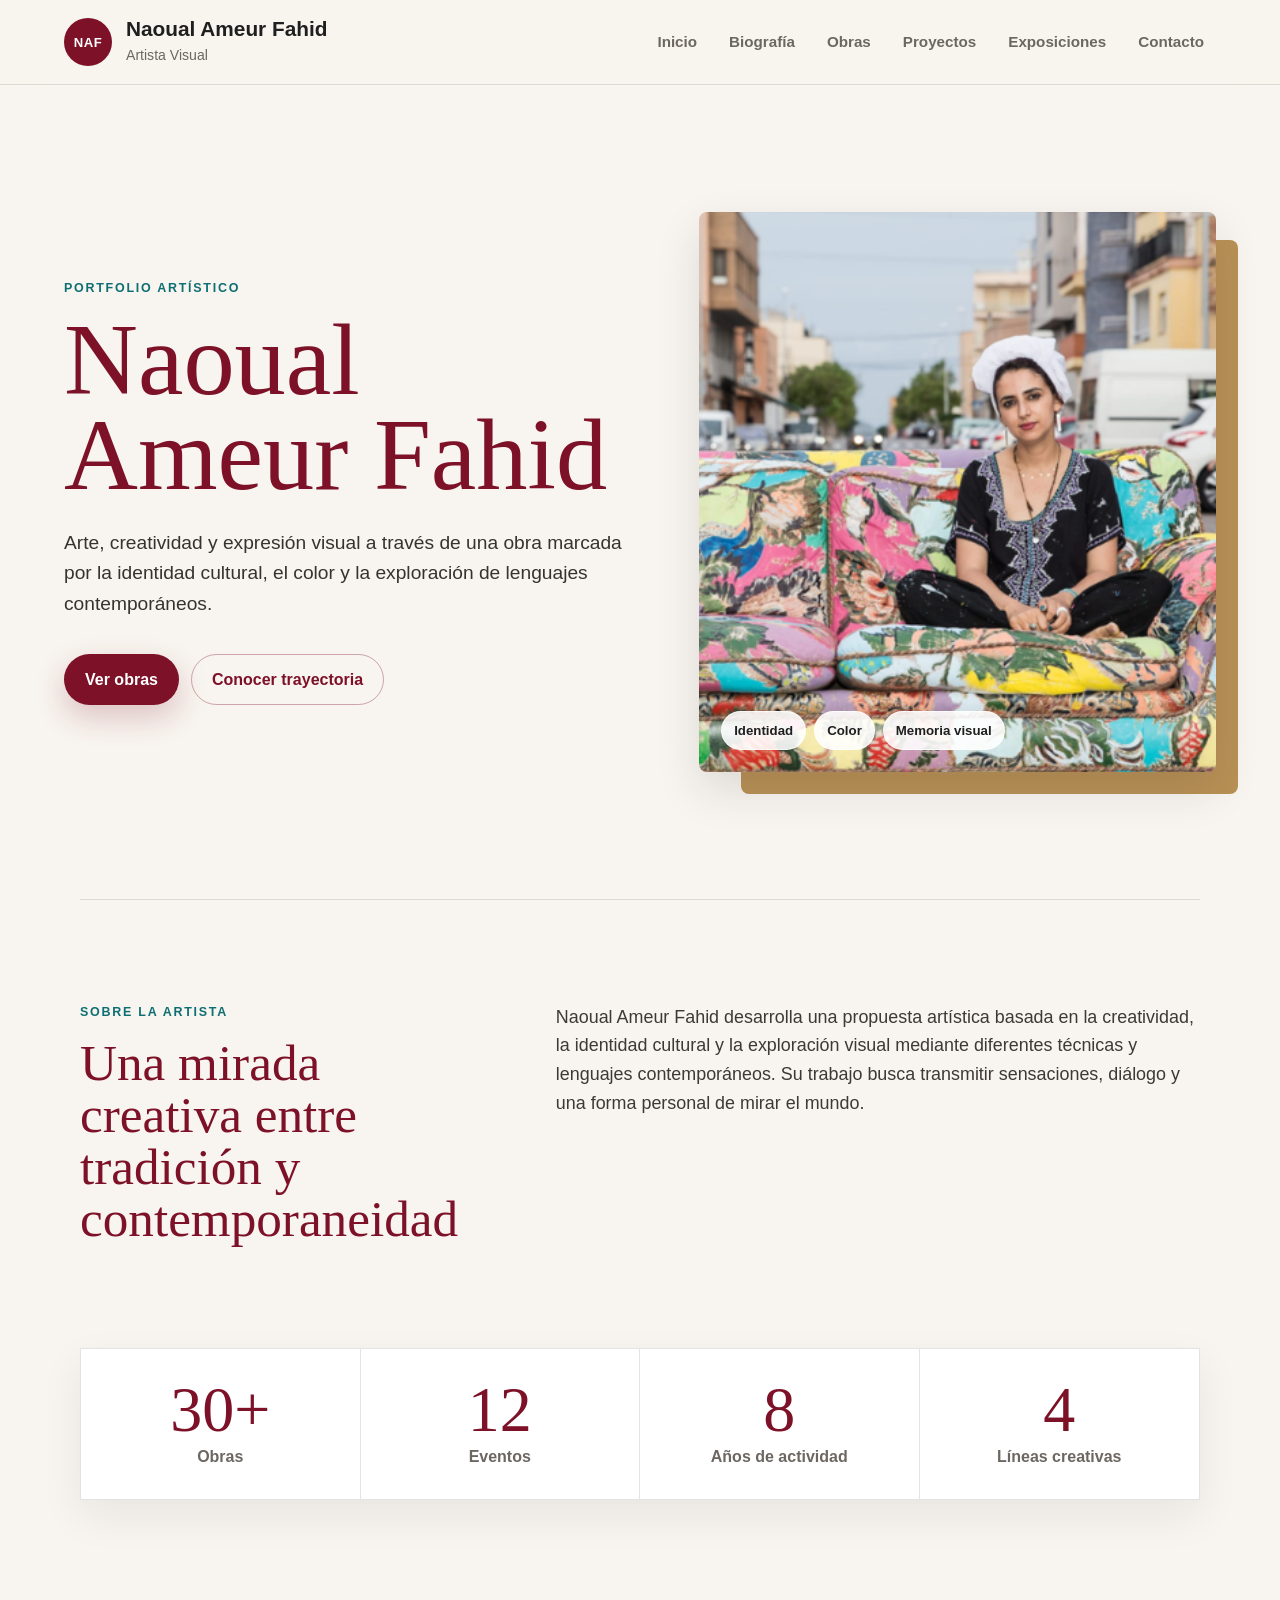
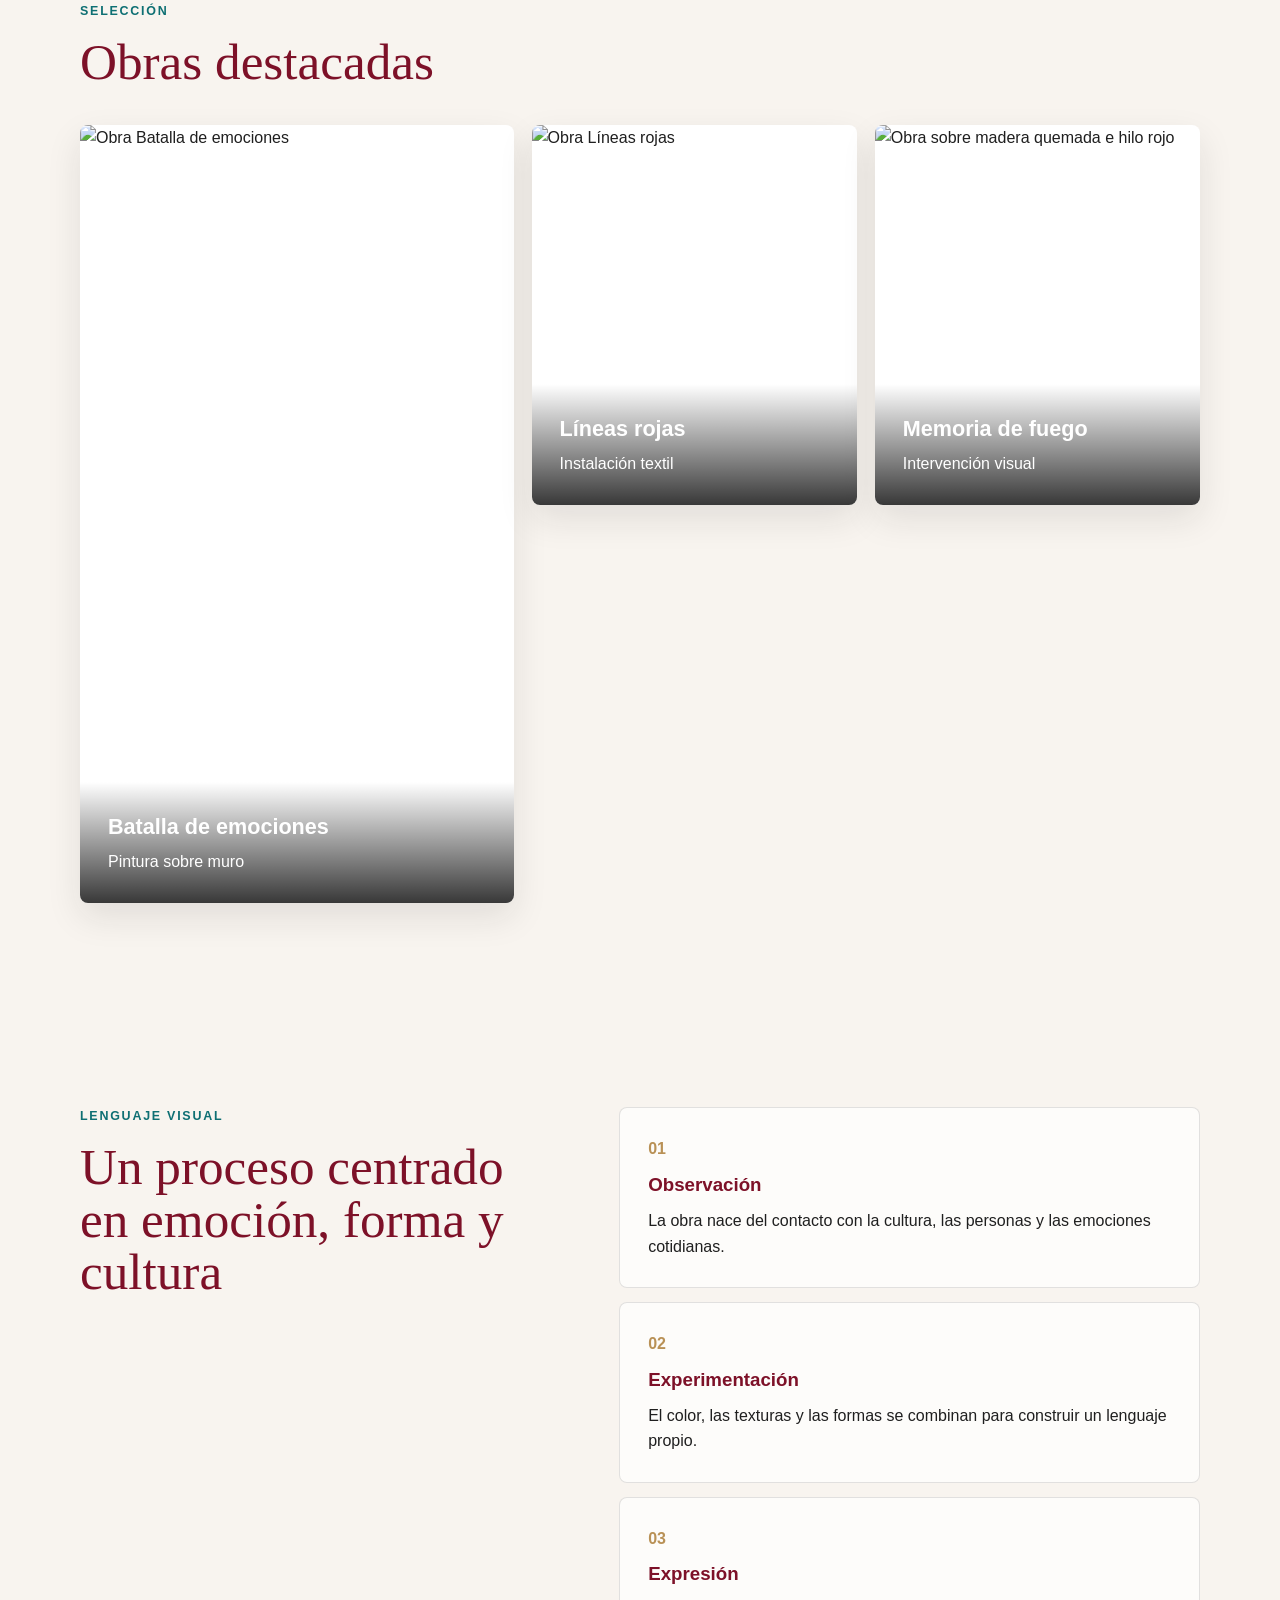
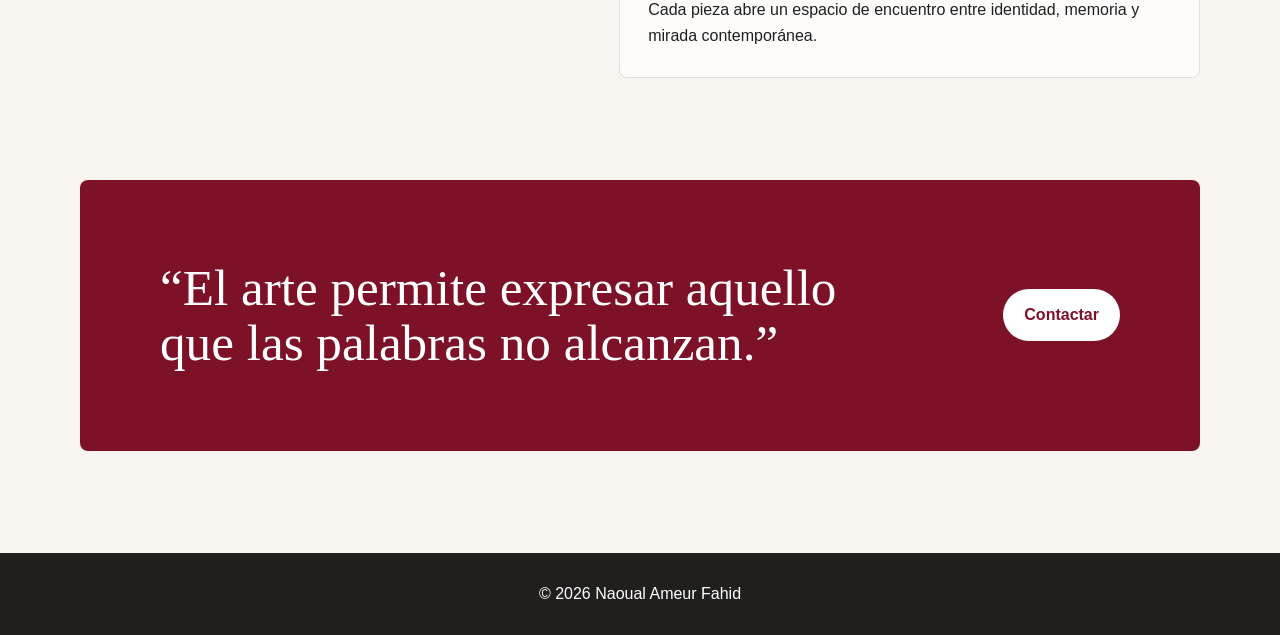
==== index.html @ e892501d "Add files via upload" ====
<!DOCTYPE html>
<html lang="es">
<head>
    <meta charset="UTF-8">
    <meta name="viewport" content="width=device-width, initial-scale=1.0">
    <title>Naoual Ameur Fahid | Artista Visual</title>
    <meta name="description" content="Portfolio artístico de Naoual Ameur Fahid: trayectoria, obras, proyectos y exposiciones.">
    <link rel="stylesheet" href="style.css">
</head>
<body>
    <header class="site-header">
        <a class="brand" href="index.html" aria-label="Inicio">
            <span class="brand-mark">NAF</span>
            <span>
                <strong>Naoual Ameur Fahid</strong>
                <small>Artista Visual</small>
            </span>
        </a>

        <nav class="main-nav" aria-label="Navegación principal">
            <a href="index.html">Inicio</a>
            <a href="biografia.html">Biografía</a>
            <a href="galeria.html">Obras</a>
            <a href="proyectos.html">Proyectos</a>
            <a href="exposiciones.html">Exposiciones</a>
            <a href="contacto.html">Contacto</a>
        </nav>
    </header>

    <main>
        <section class="hero">
            <div class="hero-copy">
                <p class="eyebrow">Portfolio artístico</p>
                <h1>Naoual Ameur Fahid</h1>
                <p class="hero-lead">
                    Arte, creatividad y expresión visual a través de una obra marcada por la identidad cultural,
                    el color y la exploración de lenguajes contemporáneos.
                </p>

                <div class="hero-actions">
                    <a href="galeria.html" class="button button-primary">Ver obras</a>
                    <a href="biografia.html" class="button button-secondary">Conocer trayectoria</a>
                </div>
            </div>

            <div class="hero-media" aria-label="Composición visual de la artista">
                <img src="imagenes/artista.png" alt="Retrato de la artista Naoual Ameur Fahid">
                <div class="media-caption">
                    <span>Identidad</span>
                    <span>Color</span>
                    <span>Memoria visual</span>
                </div>
            </div>
        </section>

        <section class="intro-section">
            <div class="section-heading">
                <p class="eyebrow">Sobre la artista</p>
                <h2>Una mirada creativa entre tradición y contemporaneidad</h2>
            </div>
            <p>
                Naoual Ameur Fahid desarrolla una propuesta artística basada en la creatividad, la identidad cultural
                y la exploración visual mediante diferentes técnicas y lenguajes contemporáneos. Su trabajo busca
                transmitir sensaciones, diálogo y una forma personal de mirar el mundo.
            </p>
        </section>

        <section class="stats" aria-label="Resumen de trayectoria">
            <article>
                <strong>30+</strong>
                <span>Obras</span>
            </article>
            <article>
                <strong>12</strong>
                <span>Eventos</span>
            </article>
            <article>
                <strong>8</strong>
                <span>Años de actividad</span>
            </article>
            <article>
                <strong>4</strong>
                <span>Líneas creativas</span>
            </article>
        </section>

        <section class="featured-section">
            <div class="section-heading">
                <p class="eyebrow">Selección</p>
                <h2>Obras destacadas</h2>
            </div>

            <div class="art-grid">
                <article class="art-card art-card-large">
                    <img src="C:\Users\solay\Desktop\HTML.Css\imagenes\obra5.jpg" alt="Obra Batalla de emociones">
                    <div>
                        <h3>Batalla de emociones</h3>
                        <p>Pintura sobre muro</p>
                    </div>
                </article>
                <article class="art-card">
                    <img src="C:\Users\solay\Desktop\HTML.Css\imagenes\obra6.jpg" alt="Obra Líneas rojas">
                    <div>
                        <h3>Líneas rojas</h3>
                        <p>Instalación textil</p>
                    </div>
                </article>
                <article class="art-card">
                    <img src="C:\Users\solay\Desktop\HTML.Css\imagenes\obra7.jpg" alt="Obra sobre madera quemada e hilo rojo">
                    <div>
                        <h3>Memoria de fuego</h3>
                        <p>Intervención visual</p>
                    </div>
                </article>
            </div>
        </section>

        <section class="process-section">
            <div class="section-heading">
                <p class="eyebrow">Lenguaje visual</p>
                <h2>Un proceso centrado en emoción, forma y cultura</h2>
            </div>

            <div class="process-grid">
                <article>
                    <span>01</span>
                    <h3>Observación</h3>
                    <p>La obra nace del contacto con la cultura, las personas y las emociones cotidianas.</p>
                </article>
                <article>
                    <span>02</span>
                    <h3>Experimentación</h3>
                    <p>El color, las texturas y las formas se combinan para construir un lenguaje propio.</p>
                </article>
                <article>
                    <span>03</span>
                    <h3>Expresión</h3>
                    <p>Cada pieza abre un espacio de encuentro entre identidad, memoria y mirada contemporánea.</p>
                </article>
            </div>
        </section>

        <section class="quote-section">
            <blockquote>
                “El arte permite expresar aquello que las palabras no alcanzan.”
            </blockquote>
            <a href="contacto.html" class="button button-primary">Contactar</a>
        </section>
    </main>

    <footer class="site-footer">
        <p>© 2026 Naoual Ameur Fahid</p>
    </footer>
    <div class="image-viewer" id="imageViewer" aria-hidden="true">
        <button class="image-viewer-close" type="button" aria-label="Cerrar imagen">×</button>
        <img src="" alt="">
        <p></p>
    </div>
    <script src="lightbox.js"></script>
</body>
</html>
---- style.css ----
:root{
    --ink:#1f1f1f;
    --muted:#6d6762;
    --paper:#f8f4ef;
    --panel:#ffffff;
    --wine:#7d1128;
    --clay:#b99156;
    --teal:#0e6f73;
    --line:rgba(31,31,31,.12);
    --shadow:0 18px 45px rgba(31,31,31,.12);
}

*{
    margin:0;
    padding:0;
    box-sizing:border-box;
}

html{
    scroll-behavior:smooth;
}

body{
    font-family:"Segoe UI", Arial, sans-serif;
    background:var(--paper);
    color:var(--ink);
    line-height:1.6;
}

img{
    max-width:100%;
    display:block;
}

a{
    color:inherit;
}

.site-header,
header{
    position:sticky;
    top:0;
    z-index:20;
    display:flex;
    align-items:center;
    justify-content:space-between;
    gap:28px;
    padding:18px clamp(20px,5vw,72px);
    background:rgba(248,244,239,.94);
    border-bottom:1px solid var(--line);
    backdrop-filter:blur(18px);
}

.brand,
.logo{
    display:flex;
    align-items:center;
    gap:14px;
    color:var(--ink);
    text-decoration:none;
    text-align:left;
}

.brand-mark{
    width:48px;
    height:48px;
    display:grid;
    place-items:center;
    flex:0 0 auto;
    background:var(--wine);
    color:white;
    border-radius:50%;
    font-weight:800;
    font-size:.82rem;
    letter-spacing:.04em;
}

.brand strong,
.logo h1{
    display:block;
    font-size:clamp(1rem,1.7vw,1.3rem);
    line-height:1.1;
}

.brand small,
.logo p{
    display:block;
    margin-top:3px;
    color:var(--muted);
    font-size:.88rem;
}

.main-nav,
nav{
    display:flex;
    align-items:center;
    justify-content:flex-end;
    gap:8px;
    flex-wrap:wrap;
}

.main-nav a,
nav a{
    padding:9px 12px;
    color:var(--muted);
    text-decoration:none;
    font-size:.95rem;
    font-weight:650;
    border-radius:999px;
    transition:background .2s ease,color .2s ease;
}

.main-nav a:hover,
nav a:hover{
    background:rgba(125,17,40,.08);
    color:var(--wine);
}

main{
    overflow:hidden;
}

.hero{
    min-height:calc(100vh - 86px);
    display:grid;
    grid-template-columns:minmax(0,1.05fr) minmax(320px,.95fr);
    align-items:center;
    gap:clamp(32px,5vw,78px);
    padding:clamp(42px,7vw,96px) clamp(20px,5vw,72px);
}

.hero-copy{
    max-width:760px;
}

.eyebrow{
    margin-bottom:14px;
    color:var(--teal);
    font-size:.78rem;
    font-weight:800;
    letter-spacing:.14em;
    text-transform:uppercase;
}

.hero h1{
    max-width:720px;
    font-family:Georgia, "Times New Roman", serif;
    font-size:clamp(3.1rem,8vw,7.2rem);
    line-height:.92;
    font-weight:500;
    color:var(--wine);
}

.hero-lead{
    max-width:680px;
    margin-top:26px;
    color:#37322f;
    font-size:clamp(1.05rem,1.5vw,1.28rem);
}

.hero-actions,
.botones{
    display:flex;
    align-items:center;
    gap:12px;
    flex-wrap:wrap;
    margin-top:34px;
}

.button,
.boton,
.boton-secundario{
    display:inline-flex;
    align-items:center;
    justify-content:center;
    min-height:46px;
    padding:12px 20px;
    border:1px solid transparent;
    border-radius:999px;
    text-decoration:none;
    font-weight:750;
    transition:transform .2s ease, box-shadow .2s ease, background .2s ease;
}

.button:hover,
.boton:hover,
.boton-secundario:hover{
    transform:translateY(-2px);
}

.button-primary,
.boton{
    background:var(--wine);
    color:white;
    box-shadow:0 12px 30px rgba(125,17,40,.22);
}

.button-secondary,
.boton-secundario{
    background:transparent;
    color:var(--wine);
    border-color:rgba(125,17,40,.35);
}

.hero-media{
    position:relative;
    min-height:560px;
    border-radius:8px;
}

.hero-media::before{
    content:"";
    position:absolute;
    inset:28px -22px -22px 42px;
    background:var(--clay);
    border-radius:8px;
    z-index:0;
}

.hero-media img{
    position:relative;
    z-index:1;
    width:100%;
    height:560px;
    object-fit:cover;
    object-position:center top;
    border-radius:8px;
    box-shadow:var(--shadow);
}

.media-caption{
    position:absolute;
    left:22px;
    right:22px;
    bottom:22px;
    z-index:2;
    display:flex;
    gap:8px;
    flex-wrap:wrap;
}

.media-caption span{
    padding:8px 12px;
    background:rgba(255,255,255,.88);
    border:1px solid rgba(255,255,255,.65);
    border-radius:999px;
    color:var(--ink);
    font-size:.83rem;
    font-weight:700;
}

.intro-section,
.featured-section,
.process-section,
.contenido{
    width:min(1120px,calc(100% - 40px));
    margin:0 auto;
    padding:clamp(60px,8vw,108px) 0;
}

.intro-section{
    display:grid;
    grid-template-columns:.78fr 1.22fr;
    gap:clamp(28px,5vw,74px);
    border-top:1px solid var(--line);
}

.section-heading h2,
.sobre h2,
.contenido h2{
    font-family:Georgia, "Times New Roman", serif;
    color:var(--wine);
    font-size:clamp(2rem,4vw,4rem);
    line-height:1.02;
    font-weight:500;
}

.intro-section > p,
.sobre p,
.contenido p{
    color:#3f3935;
    font-size:clamp(1rem,1.4vw,1.16rem);
}

.stats,
.estadisticas{
    width:min(1120px,calc(100% - 40px));
    margin:0 auto;
    display:grid;
    grid-template-columns:repeat(4,1fr);
    border:1px solid var(--line);
    background:var(--panel);
    box-shadow:0 16px 40px rgba(31,31,31,.07);
}

.stats article,
.stat{
    min-height:150px;
    display:flex;
    flex-direction:column;
    justify-content:center;
    gap:2px;
    padding:24px;
    text-align:center;
    border-right:1px solid var(--line);
}

.stats article:last-child{
    border-right:0;
}

.stats strong,
.stat h3{
    color:var(--wine);
    font-family:Georgia, "Times New Roman", serif;
    font-size:clamp(2.4rem,5vw,4.2rem);
    line-height:1;
    font-weight:500;
}

.stats span,
.stat p{
    color:var(--muted);
    font-weight:750;
}

.art-grid,
.grid,
.galeria-grid{
    display:grid;
    grid-template-columns:1.2fr .9fr .9fr;
    gap:18px;
    margin-top:36px;
}

.art-card,
.obra{
    position:relative;
    min-height:380px;
    overflow:hidden;
    border-radius:8px;
    background:var(--panel);
    box-shadow:0 14px 35px rgba(31,31,31,.10);
}

.art-card-large{
    grid-row:span 2;
    min-height:778px;
}

.art-card img,
.obra img{
    width:100%;
    height:100%;
    object-fit:cover;
    transition:transform .45s ease;
    cursor:zoom-in;
}

.art-card:hover img,
.obra:hover img{
    transform:scale(1.035);
}

.art-card div,
.obra h3,
.obra p{
    position:relative;
    z-index:2;
}

.art-card div{
    position:absolute;
    left:0;
    right:0;
    bottom:0;
    padding:28px;
    color:white;
    background:linear-gradient(180deg,transparent,rgba(0,0,0,.78));
}

.art-card h3,
.obra h3{
    color:inherit;
    font-size:1.35rem;
}

.art-card p,
.obra p{
    color:inherit;
    margin-top:4px;
}

.obra{
    min-height:auto;
    display:flex;
    flex-direction:column;
}

.obra img{
    height:280px;
    flex:0 0 auto;
}

.obra h3{
    padding:18px 20px 0;
    color:var(--wine);
}

.obra p{
    padding:0 20px 22px;
    color:var(--muted);
}

.process-section{
    display:grid;
    grid-template-columns:.9fr 1.1fr;
    gap:clamp(28px,5vw,70px);
}

.process-grid{
    display:grid;
    gap:14px;
}

.process-grid article,
.bio-bloque{
    padding:28px;
    background:rgba(255,255,255,.68);
    border:1px solid var(--line);
    border-radius:8px;
}

.process-grid span{
    color:var(--clay);
    font-weight:850;
}

.process-grid h3,
.bio-bloque h2{
    margin:8px 0 8px;
    color:var(--wine);
}

.quote-section,
.frase,
.cita-artista{
    width:min(1120px,calc(100% - 40px));
    margin:0 auto clamp(60px,8vw,108px);
    padding:clamp(44px,7vw,80px);
    display:flex;
    align-items:center;
    justify-content:space-between;
    gap:28px;
    background:var(--wine);
    color:white;
    border-radius:8px;
}

.quote-section blockquote,
.frase blockquote,
.cita-artista p{
    max-width:760px;
    font-family:Georgia, "Times New Roman", serif;
    font-size:clamp(1.8rem,4vw,3.7rem);
    line-height:1.08;
}

.quote-section .button-primary{
    background:white;
    color:var(--wine);
    box-shadow:none;
    flex:0 0 auto;
}

.site-footer,
footer{
    padding:28px clamp(20px,5vw,72px);
    background:#211f1d;
    color:white;
    text-align:center;
}

.carrusel{
    width:min(1120px,calc(100% - 40px));
    height:520px;
    margin:60px auto;
    overflow:hidden;
    border-radius:8px;
    box-shadow:var(--shadow);
}

.slides{
    display:flex;
    width:400%;
    height:100%;
    animation:carrusel 14s infinite;
}

.slides img{
    width:25%;
    height:100%;
    object-fit:cover;
    cursor:zoom-in;
}

.image-viewer{
    position:fixed;
    inset:0;
    z-index:100;
    display:none;
    align-items:center;
    justify-content:center;
    flex-direction:column;
    gap:14px;
    padding:28px;
    background:rgba(15,14,13,.92);
}

.image-viewer.is-open{
    display:flex;
}

.image-viewer img{
    width:auto;
    max-width:96vw;
    height:auto;
    max-height:84vh;
    object-fit:contain;
    border-radius:6px;
    box-shadow:0 22px 70px rgba(0,0,0,.45);
}

.image-viewer p{
    max-width:min(720px,92vw);
    color:white;
    font-weight:700;
    text-align:center;
}

.image-viewer-close{
    position:absolute;
    top:18px;
    right:18px;
    width:44px;
    height:44px;
    border:1px solid rgba(255,255,255,.35);
    border-radius:50%;
    background:rgba(255,255,255,.12);
    color:white;
    font-size:2rem;
    line-height:1;
    cursor:pointer;
}

.image-viewer-close:hover{
    background:rgba(255,255,255,.22);
}

@keyframes carrusel{
    0%,20%{ transform:translateX(0); }
    25%,45%{ transform:translateX(-25%); }
    50%,70%{ transform:translateX(-50%); }
    75%,100%{ transform:translateX(-75%); }
}

.sobre,
.bio-portada,
.inspiraciones{
    width:min(980px,calc(100% - 40px));
    margin:0 auto;
    padding:clamp(58px,8vw,96px) 0;
    text-align:center;
}

.bio-portada img{
    width:280px;
    height:280px;
    margin:0 auto 28px;
    border-radius:50%;
    object-fit:cover;
    object-position:center top;
    box-shadow:var(--shadow);
}

.bio-portada h1{
    color:var(--wine);
    font-family:Georgia, "Times New Roman", serif;
    font-size:clamp(2.6rem,6vw,5rem);
    line-height:1;
}

.subtitulo{
    margin-top:12px;
    color:var(--muted);
}

.bio-contenedor{
    width:min(1120px,calc(100% - 40px));
    margin:0 auto;
    display:grid;
    grid-template-columns:repeat(3,1fr);
    gap:18px;
    padding:40px 0;
}

.tags{
    display:flex;
    justify-content:center;
    flex-wrap:wrap;
    gap:12px;
    margin-top:26px;
}

.tags span{
    padding:10px 16px;
    border-radius:999px;
    background:rgba(125,17,40,.09);
    color:var(--wine);
    font-weight:750;
}

@media(max-width:980px){
    .site-header,
    header{
        position:relative;
        align-items:flex-start;
        flex-direction:column;
    }

    .main-nav,
    nav{
        justify-content:flex-start;
    }

    .hero,
    .intro-section,
    .process-section{
        grid-template-columns:1fr;
    }

    .hero-media{
        min-height:auto;
    }

    .hero-media img{
        height:min(72vh,520px);
    }

    .stats,
    .estadisticas{
        grid-template-columns:repeat(2,1fr);
    }

    .stats article:nth-child(2),
    .stat:nth-child(2){
        border-right:0;
    }

    .art-grid,
    .grid,
    .galeria-grid{
        grid-template-columns:1fr 1fr;
    }

    .art-card-large{
        grid-row:auto;
        grid-column:span 2;
        min-height:480px;
    }

    .bio-contenedor{
        grid-template-columns:1fr;
    }
}

@media(max-width:640px){
    .site-header,
    header{
        padding:16px 18px;
    }

    .main-nav a,
    nav a{
        padding:8px 10px;
        font-size:.9rem;
    }

    .hero{
        padding:38px 18px 58px;
    }

    .hero h1{
        font-size:3.3rem;
    }

    .hero-actions,
    .botones{
        align-items:stretch;
        flex-direction:column;
    }

    .button,
    .boton,
    .boton-secundario{
        width:100%;
    }

    .hero-media::before{
        inset:18px -10px -12px 18px;
    }

    .hero-media img{
        height:390px;
    }

    .stats,
    .estadisticas,
    .art-grid,
    .grid,
    .galeria-grid{
        grid-template-columns:1fr;
    }

    .stats article,
    .stat{
        border-right:0;
        border-bottom:1px solid var(--line);
    }

    .stats article:last-child,
    .stat:last-child{
        border-bottom:0;
    }

    .art-card,
    .art-card-large,
    .obra{
        grid-column:auto;
        min-height:360px;
    }

    .quote-section,
    .frase,
    .cita-artista{
        align-items:flex-start;
        flex-direction:column;
        padding:34px 24px;
    }

    .carrusel{
        height:320px;
    }
}
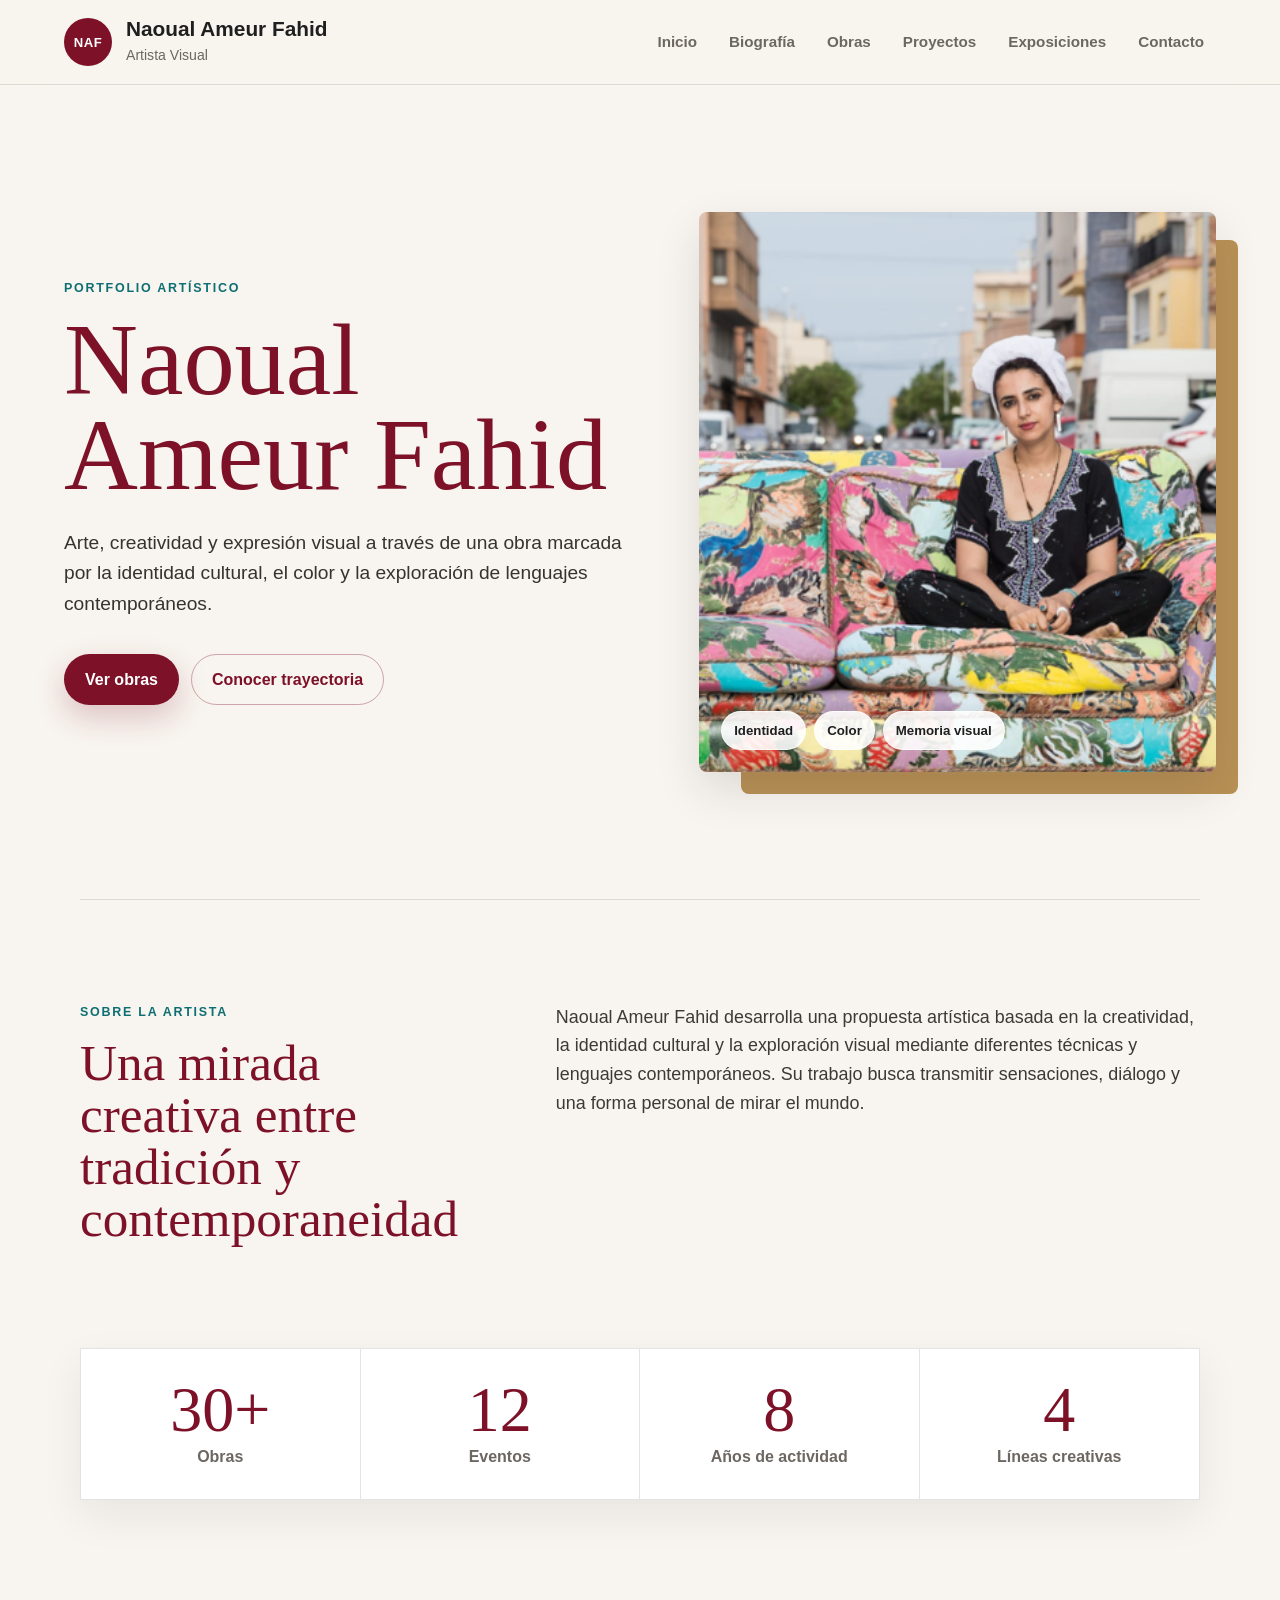
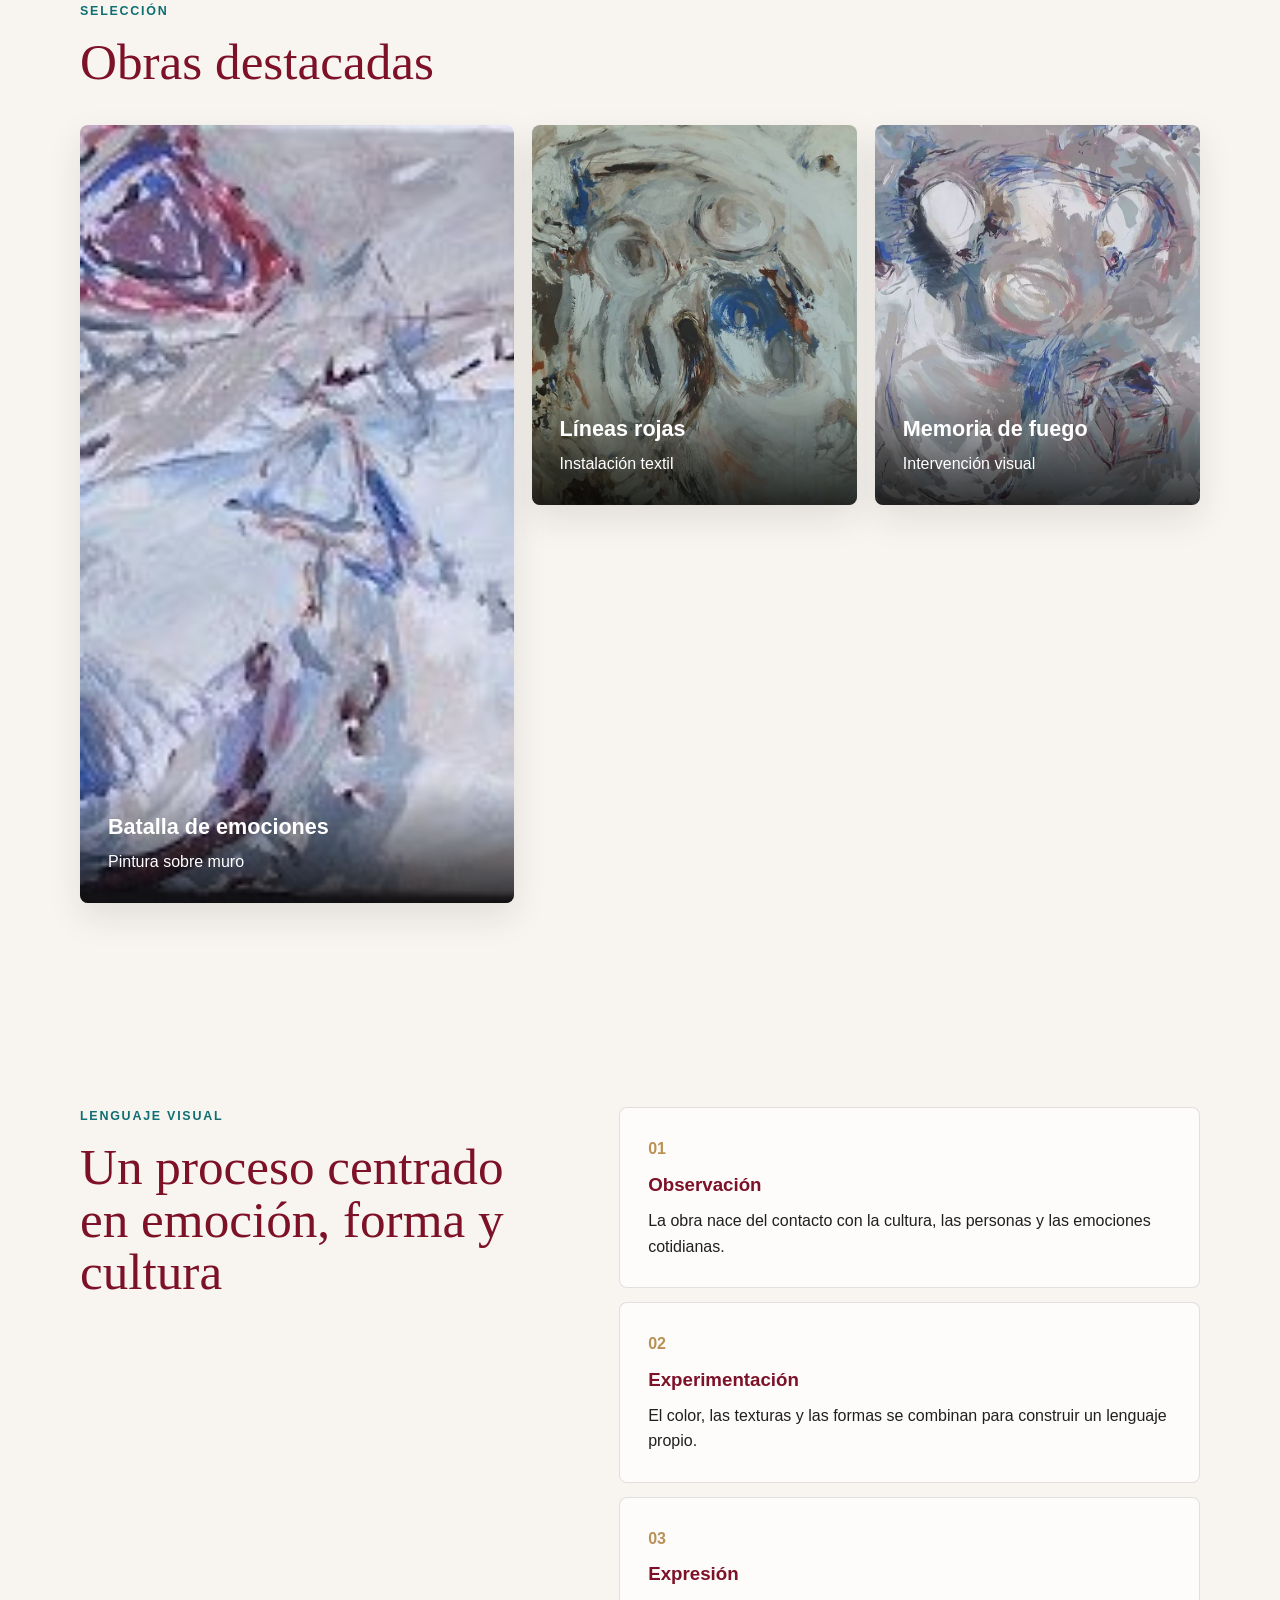
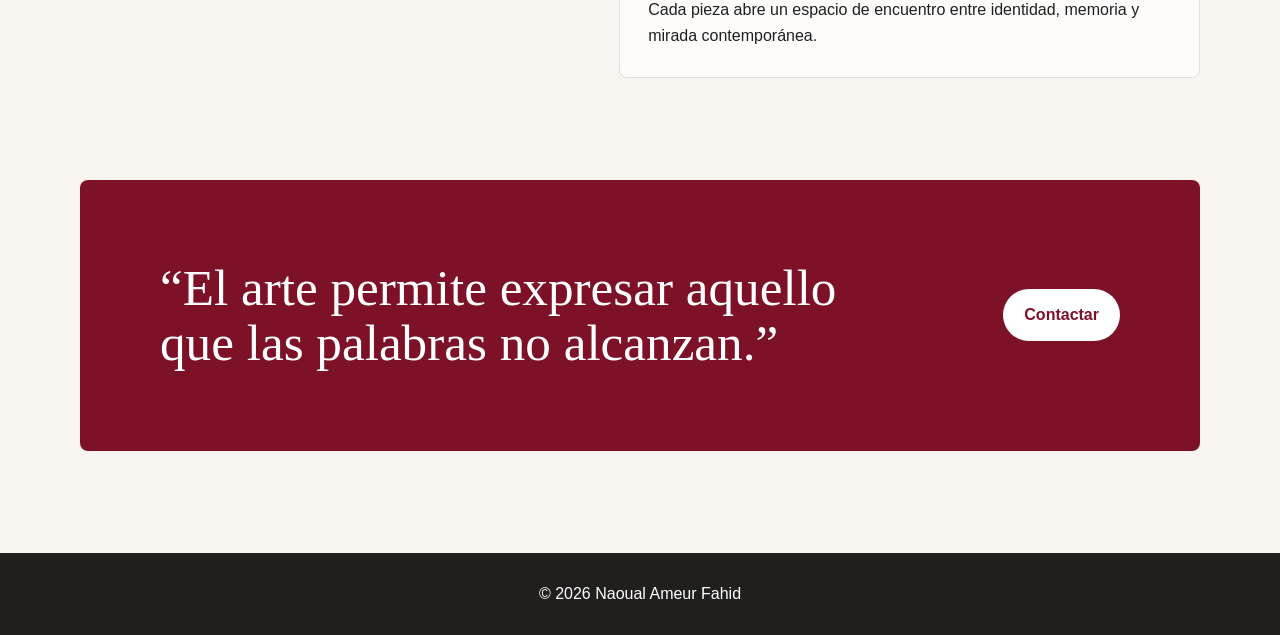
==== commit 22028936: "Update image paths to relative URLs" ====
--- a/index.html
+++ b/index.html
@@ -92,21 +92,21 @@
 
             <div class="art-grid">
                 <article class="art-card art-card-large">
-                    <img src="C:\Users\solay\Desktop\HTML.Css\imagenes\obra5.jpg" alt="Obra Batalla de emociones">
+                    <img src="imagenes/obra5.jpg" alt="Obra Batalla de emociones">
                     <div>
                         <h3>Batalla de emociones</h3>
                         <p>Pintura sobre muro</p>
                     </div>
                 </article>
                 <article class="art-card">
-                    <img src="C:\Users\solay\Desktop\HTML.Css\imagenes\obra6.jpg" alt="Obra Líneas rojas">
+                    <img src="imagenes/obra6.jpg" alt="Obra Líneas rojas">
                     <div>
                         <h3>Líneas rojas</h3>
                         <p>Instalación textil</p>
                     </div>
                 </article>
                 <article class="art-card">
-                    <img src="C:\Users\solay\Desktop\HTML.Css\imagenes\obra7.jpg" alt="Obra sobre madera quemada e hilo rojo">
+                    <img src="imagenes/obra7.jpg" alt="Obra sobre madera quemada e hilo rojo">
                     <div>
                         <h3>Memoria de fuego</h3>
                         <p>Intervención visual</p>
